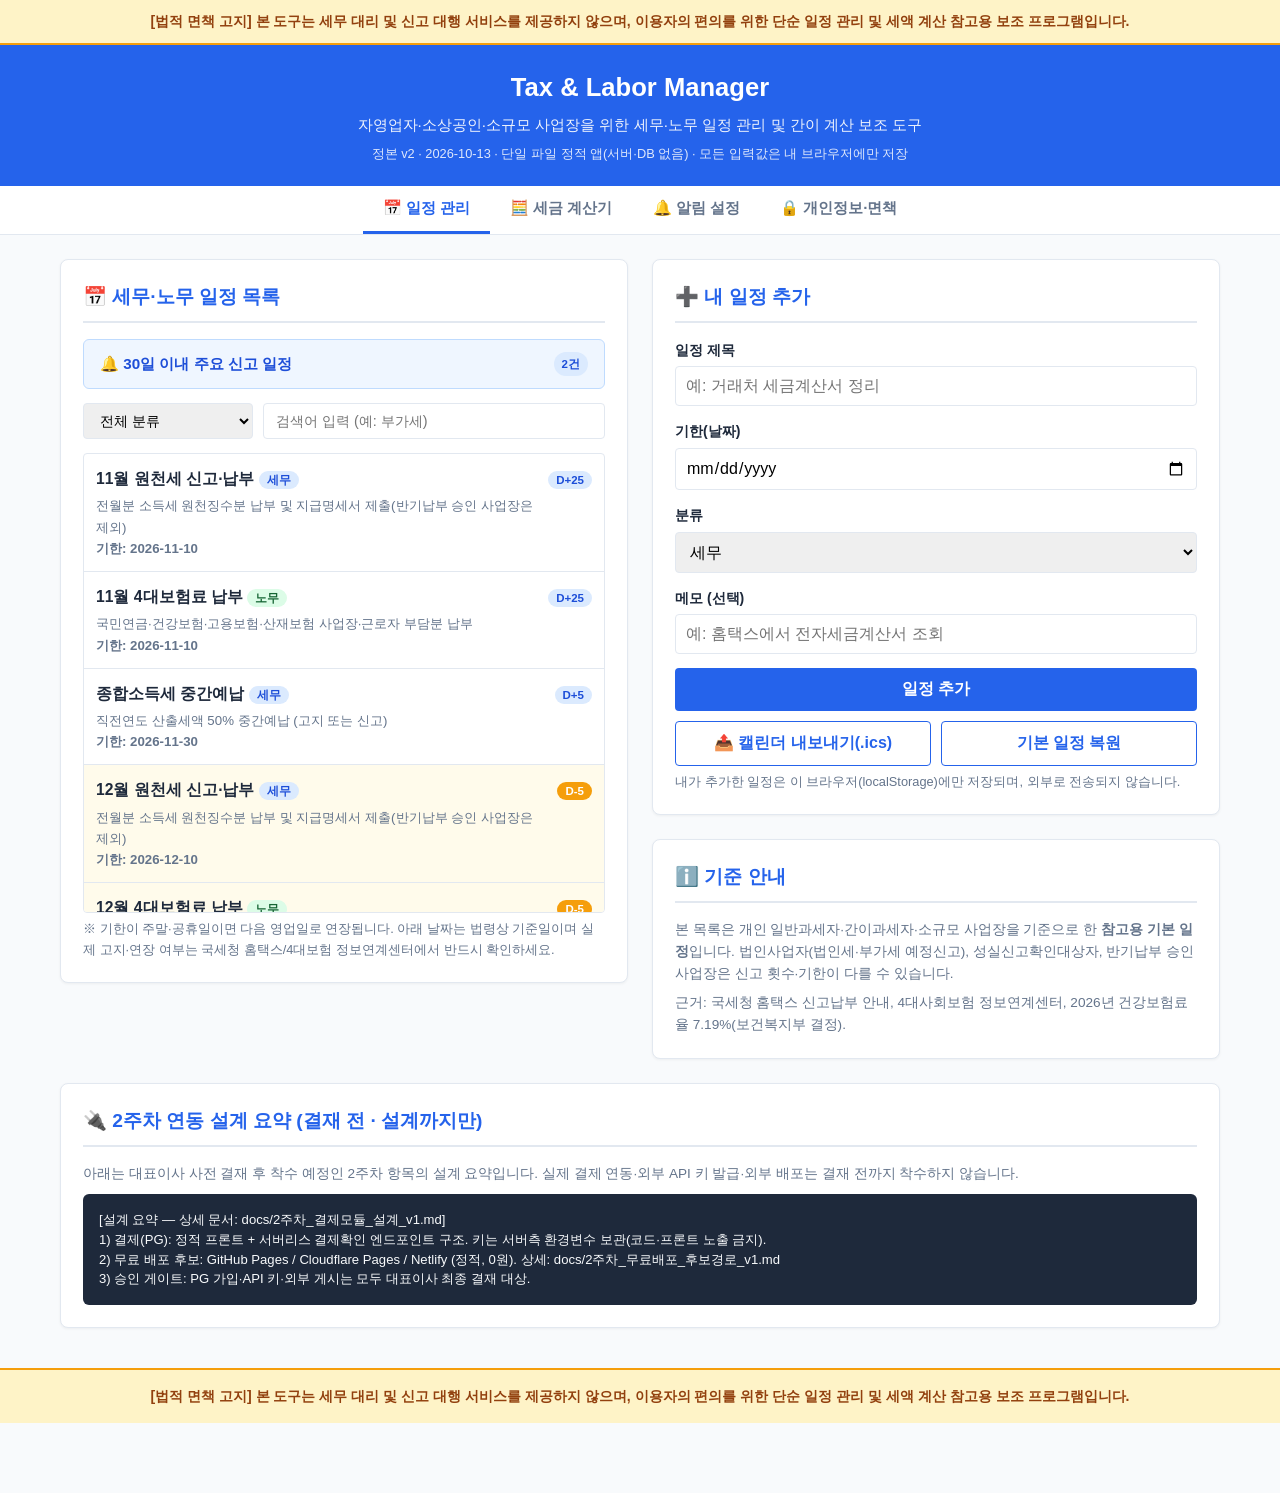
==== index.html @ 82e9abb1 "feat: 1주차 세무 일정 DB + 세금 계산기 + 알림 기능 + 2주차 결제 모듈 설계 (면책 고지 포함)" ====
<!DOCTYPE html>
<html lang="ko">
<head>
<meta charset="UTF-8">
<meta name="viewport" content="width=device-width, initial-scale=1.0">
<title>Tax &amp; Labor Manager — 세무·노무 일정 및 간이 계산 보조 도구</title>
<!--
  ============================================================================
  Tax & Labor Manager (세무·노무 일정 관리 + 세금 간이 계산 보조 도구)
  - 10조 스튜디오 · automation · 정본 v2 (2026-10-13 확장판)
  - 단일 파일 정적 웹 앱(HTML/CSS/JS, 외부 라이브러리 0). 서버·DB 없음.
  - 개인정보: 모든 입력값은 브라우저 localStorage에만 저장되며 외부 전송 없음.
  - 법적 성격: 세무 대리·신고 대행이 아닌 '단순 일정 관리 및 세액 계산 참고용 보조'.
  - 근거(2026 요율): 보건복지부 2026년 건강보험료율 7.19% 결정 보도자료,
    국민연금 9.5%(연금개혁), 고용보험 실업급여 1.8%, 장기요양 건보료의 12.95%.
    4대보험 정보연계센터·국세청 홈택스 공시 기준. 요율은 매년 변동될 수 있음.
  ============================================================================
-->
<style>
  :root{
    --primary:#2563eb; --primary-dark:#1d4ed8; --bg:#f8fafc; --card:#ffffff;
    --text:#1e293b; --muted:#64748b; --border:#e2e8f0;
    --warn-bg:#fef3c7; --warn-border:#f59e0b; --warn-text:#92400e;
    --danger:#dc2626; --ok:#059669;
  }
  *{box-sizing:border-box;margin:0;padding:0;font-family:'Malgun Gothic','Apple SD Gothic Neo',sans-serif;}
  body{background:var(--bg);color:var(--text);line-height:1.6;padding-bottom:70px;}

  /* ── 법적 면책 고지 (상단·하단 영구 고정) ───────────────────────────── */
  .disclaimer-banner{background:var(--warn-bg);border-bottom:2px solid var(--warn-border);
    color:var(--warn-text);padding:10px 20px;font-size:.88rem;text-align:center;font-weight:bold;
    position:sticky;top:0;z-index:1000;}
  .disclaimer-footer{background:var(--warn-bg);border-top:2px solid var(--warn-border);
    color:var(--warn-text);padding:15px 20px;font-size:.88rem;text-align:center;font-weight:bold;margin-top:40px;}
  .disclaimer-inline{background:#fffbeb;border:1px solid var(--warn-border);border-left:4px solid var(--warn-border);
    color:var(--warn-text);padding:10px 12px;border-radius:6px;font-size:.82rem;margin-top:10px;line-height:1.5;}

  header{background:var(--primary);color:#fff;padding:22px 20px;text-align:center;}
  header h1{font-size:1.6rem;margin-bottom:6px;}
  header p{font-size:.95rem;opacity:.92;}

  .tabs{display:flex;justify-content:center;gap:0;background:#fff;border-bottom:1px solid var(--border);
    position:sticky;top:44px;z-index:900;flex-wrap:wrap;}
  .tab{padding:12px 20px;cursor:pointer;border:none;background:none;font-size:.95rem;font-weight:bold;
    color:var(--muted);border-bottom:3px solid transparent;}
  .tab.active{color:var(--primary);border-bottom-color:var(--primary);}
  .panel{display:none;}
  .panel.active{display:block;}

  .container{max-width:1200px;margin:24px auto;padding:0 20px;}
  .grid2{display:grid;grid-template-columns:1fr 1fr;gap:24px;}
  @media(max-width:900px){.grid2{grid-template-columns:1fr;}}

  .card{background:var(--card);border:1px solid var(--border);border-radius:8px;padding:22px;
    box-shadow:0 1px 3px rgba(0,0,0,.05);margin-bottom:24px;}
  .card h2{font-size:1.2rem;color:var(--primary);margin-bottom:16px;border-bottom:2px solid var(--border);padding-bottom:8px;}

  .filterbar{display:flex;gap:10px;margin-bottom:14px;flex-wrap:wrap;}
  .filterbar select,.filterbar input{padding:8px 12px;border:1px solid var(--border);border-radius:4px;font-size:.9rem;}
  .filterbar input{flex:1;min-width:140px;}

  .upcoming{background:#eff6ff;border:1px solid #bfdbfe;border-radius:6px;padding:12px 16px;margin-bottom:14px;
    display:flex;align-items:center;justify-content:space-between;font-weight:bold;color:var(--primary-dark);font-size:.95rem;}

  .schedule-list{max-height:460px;overflow-y:auto;border:1px solid var(--border);border-radius:4px;}
  .schedule-item{padding:12px;border-bottom:1px solid var(--border);display:flex;justify-content:space-between;align-items:flex-start;gap:10px;}
  .schedule-item:last-child{border-bottom:none;}
  .schedule-item.urgent{background:#fef2f2;}
  .schedule-item.soon{background:#fffbeb;}
  .schedule-info h4{font-size:.98rem;margin-bottom:4px;}
  .schedule-info p{font-size:.83rem;color:var(--muted);}
  .badge{background:#dbeafe;color:var(--primary-dark);padding:3px 8px;border-radius:12px;font-size:.72rem;font-weight:bold;white-space:nowrap;}
  .badge.dday{background:var(--danger);color:#fff;}
  .badge.soon{background:var(--warn-border);color:#fff;}
  .badge.labor{background:#dcfce7;color:#166534;}
  .delbtn{background:none;border:1px solid var(--border);color:var(--muted);border-radius:4px;cursor:pointer;
    font-size:.75rem;padding:3px 8px;}

  .form-group{margin-bottom:14px;}
  .form-group label{display:block;font-size:.88rem;font-weight:bold;margin-bottom:5px;}
  .form-group input,.form-group select{width:100%;padding:10px;border:1px solid var(--border);border-radius:4px;font-size:1rem;}
  .btn{background:var(--primary);color:#fff;border:none;padding:11px 20px;border-radius:4px;font-size:1rem;
    font-weight:bold;cursor:pointer;width:100%;transition:background .2s;}
  .btn:hover{background:var(--primary-dark);}
  .btn.secondary{background:#fff;color:var(--primary);border:1px solid var(--primary);}
  .btn.warn{background:var(--warn-border);}
  .row{display:flex;gap:10px;flex-wrap:wrap;}
  .row .btn{width:auto;flex:1;min-width:130px;}

  .result-box{background:#f1f5f9;border:1px solid var(--border);border-radius:6px;padding:16px;margin-top:16px;}
  .result-box h3{font-size:1.05rem;margin-bottom:8px;}
  .result-row{display:flex;justify-content:space-between;font-size:.95rem;padding:3px 0;}
  .result-total{font-size:1.15rem;font-weight:bold;color:var(--primary-dark);border-top:1px solid var(--border);
    margin-top:8px;padding-top:8px;}

  pre{background:#1e293b;color:#f8fafc;padding:16px;border-radius:6px;overflow-x:auto;font-size:.82rem;line-height:1.5;}
  table.data{width:100%;border-collapse:collapse;font-size:.88rem;margin-top:8px;}
  table.data th,table.data td{border:1px solid var(--border);padding:7px 10px;text-align:left;}
  table.data th{background:#f1f5f9;}
  .note{font-size:.8rem;color:var(--muted);margin-top:6px;}
  .tag{display:inline-block;background:#eef2ff;color:#3730a3;border-radius:4px;padding:1px 6px;font-size:.75rem;margin-left:4px;}
  .muted{color:var(--muted);font-size:.85rem;}
</style>
</head>
<body>

<!-- 상단 법적 면책 고지 (영구 고정) -->
<div class="disclaimer-banner">
  [법적 면책 고지] 본 도구는 세무 대리 및 신고 대행 서비스를 제공하지 않으며, 이용자의 편의를 위한 단순 일정 관리 및 세액 계산 참고용 보조 프로그램입니다.
</div>

<header>
  <h1>Tax &amp; Labor Manager</h1>
  <p>자영업자·소상공인·소규모 사업장을 위한 세무·노무 일정 관리 및 간이 계산 보조 도구</p>
  <p style="font-size:.8rem;opacity:.85;margin-top:6px;">정본 v2 · 2026-10-13 · 단일 파일 정적 앱(서버·DB 없음) · 모든 입력값은 내 브라우저에만 저장</p>
</header>

<div class="tabs">
  <button class="tab active" onclick="showPanel('panel-schedule',this)">📅 일정 관리</button>
  <button class="tab" onclick="showPanel('panel-calc',this)">🧮 세금 계산기</button>
  <button class="tab" onclick="showPanel('panel-alert',this)">🔔 알림 설정</button>
  <button class="tab" onclick="showPanel('panel-privacy',this)">🔒 개인정보·면책</button>
</div>

<div class="container">

<!-- ══════════════ 일정 관리 ══════════════ -->
<div id="panel-schedule" class="panel active">
  <div class="grid2">
    <div>
      <div class="card">
        <h2>📅 세무·노무 일정 목록</h2>
        <div class="upcoming">
          <span>🔔 30일 이내 주요 신고 일정</span>
          <span id="upcoming-count" class="badge">0건</span>
        </div>
        <div class="filterbar">
          <select id="filter-category" onchange="renderSchedules()">
            <option value="ALL">전체 분류</option>
            <option value="세무">세무 (국세·지방세)</option>
            <option value="노무">노무 (4대보험·급여)</option>
            <option value="신고안내">신고·환급 안내</option>
            <option value="내일정">내가 추가한 일정</option>
          </select>
          <input type="text" id="search-keyword" placeholder="검색어 입력 (예: 부가세)" oninput="renderSchedules()">
        </div>
        <div class="schedule-list" id="schedule-container"></div>
        <div class="note">※ 기한이 주말·공휴일이면 다음 영업일로 연장됩니다. 아래 날짜는 법령상 기준일이며 실제 고지·연장 여부는 국세청 홈택스/4대보험 정보연계센터에서 반드시 확인하세요.</div>
      </div>
    </div>

    <div>
      <div class="card">
        <h2>➕ 내 일정 추가</h2>
        <div class="form-group">
          <label for="new-title">일정 제목</label>
          <input type="text" id="new-title" placeholder="예: 거래처 세금계산서 정리">
        </div>
        <div class="form-group">
          <label for="new-date">기한(날짜)</label>
          <input type="date" id="new-date">
        </div>
        <div class="form-group">
          <label for="new-category">분류</label>
          <select id="new-category">
            <option value="세무">세무</option>
            <option value="노무">노무</option>
            <option value="내일정">내 일정(기타)</option>
          </select>
        </div>
        <div class="form-group">
          <label for="new-desc">메모 (선택)</label>
          <input type="text" id="new-desc" placeholder="예: 홈택스에서 전자세금계산서 조회">
        </div>
        <button class="btn" onclick="addSchedule()">일정 추가</button>
        <div class="row" style="margin-top:10px;">
          <button class="btn secondary" onclick="exportICS()">📤 캘린더 내보내기(.ics)</button>
          <button class="btn secondary" onclick="resetSchedules()">기본 일정 복원</button>
        </div>
        <div class="note">내가 추가한 일정은 이 브라우저(localStorage)에만 저장되며, 외부로 전송되지 않습니다.</div>
      </div>

      <div class="card">
        <h2>ℹ️ 기준 안내</h2>
        <p class="muted">본 목록은 개인 일반과세자·간이과세자·소규모 사업장을 기준으로 한 <b>참고용 기본 일정</b>입니다. 법인사업자(법인세·부가세 예정신고), 성실신고확인대상자, 반기납부 승인 사업장은 신고 횟수·기한이 다를 수 있습니다.</p>
        <p class="muted" style="margin-top:8px;">근거: 국세청 홈택스 신고납부 안내, 4대사회보험 정보연계센터, 2026년 건강보험료율 7.19%(보건복지부 결정).</p>
      </div>
    </div>
  </div>
</div>

<!-- ══════════════ 세금 계산기 ══════════════ -->
<div id="panel-calc" class="panel">
  <div class="grid2">
    <div>
      <div class="card">
        <h2>🧮 간이 계산기</h2>
        <div class="form-group">
          <label for="calc-type">계산 종류</label>
          <select id="calc-type" onchange="toggleCalcType()">
            <option value="vat">부가가치세 (일반과세자)</option>
            <option value="vat-simple">부가가치세 (간이과세자)</option>
            <option value="income">종합소득세 (기본세율)</option>
            <option value="withholding">원천세 (사업소득 3.3% 프리랜서)</option>
            <option value="insurance">4대보험 (근로자 부담분)</option>
          </select>
        </div>

        <div id="f-vat">
          <div class="form-group"><label for="vat-supply">과세표준 공급가액 합계 (원)</label>
            <input type="number" id="vat-supply" value="50000000"></div>
          <div class="form-group"><label for="vat-purchase">공제받을 매입세액 합계 (원)</label>
            <input type="number" id="vat-purchase" value="3000000"></div>
        </div>

        <div id="f-vat-simple" style="display:none;">
          <div class="form-group"><label for="vats-supply">공급대가 합계 (세금 포함 매출, 원)</label>
            <input type="number" id="vats-supply" value="40000000"></div>
          <div class="form-group"><label for="vats-rate">업종별 부가가치율 (%)</label>
            <select id="vats-rate">
              <option value="15">소매·음식점 등 (15%)</option>
              <option value="20">제조·숙박 등 (20%)</option>
              <option value="25">건설·운수 등 (25%)</option>
              <option value="30" selected>부동산임대·기타 (30%)</option>
            </select></div>
          <div class="note">간이과세자 세액 = 공급대가 × 업종별 부가가치율 × 10%</div>
        </div>

        <div id="f-income" style="display:none;">
          <div class="form-group"><label for="income-annual">연간 총수입금액 (매출, 원)</label>
            <input type="number" id="income-annual" value="80000000"></div>
          <div class="form-group"><label for="income-expense">연간 필요경비 (원)</label>
            <input type="number" id="income-expense" value="50000000"></div>
          <div class="form-group"><label for="income-deduct">소득공제 합계 — 본인·부양가족·연금 등 (원)</label>
            <input type="number" id="income-deduct" value="1500000"></div>
        </div>

        <div id="f-withholding" style="display:none;">
          <div class="form-group"><label for="wh-amount">지급액 (세전, 원)</label>
            <input type="number" id="wh-amount" value="3000000"></div>
          <div class="note">사업소득 3.3% = 소득세 3% + 지방소득세 0.3% (원천징수 후 다음 해 5월 종합소득세 신고 시 정산)</div>
        </div>

        <div id="f-insurance" style="display:none;">
          <div class="form-group"><label for="ins-month">월 보수(세전 급여, 원)</label>
            <input type="number" id="ins-month" value="3000000"></div>
          <div class="note">2026년 근로자 부담: 국민연금 4.75% · 건강보험 3.595% · 장기요양 건보료×12.95% · 고용보험(실업급여) 0.9%. 산재보험은 전액 사업주 부담.</div>
        </div>

        <button class="btn" onclick="calculate()">간이 추정 실행</button>
      </div>
    </div>

    <div>
      <div class="card">
        <h2>📊 추정 결과</h2>
        <div class="result-box" id="calc-result">
          <p class="muted">계산 종류와 금액을 선택한 뒤 [간이 추정 실행]을 누르세요.</p>
        </div>
      </div>
      <div class="card">
        <h2>📌 2026년 요율 참고표</h2>
        <table class="data">
          <tr><th>항목</th><th>전체</th><th>근로자 부담</th></tr>
          <tr><td>국민연금</td><td>9.5%</td><td>4.75%</td></tr>
          <tr><td>건강보험</td><td>7.19%</td><td>3.595%</td></tr>
          <tr><td>장기요양보험</td><td>건보료의 12.95%</td><td>절반</td></tr>
          <tr><td>고용보험(실업급여)</td><td>1.8%</td><td>0.9%</td></tr>
          <tr><td>산재보험</td><td>업종별(평균 약 1.4%)</td><td>0(사업주 전액)</td></tr>
        </table>
        <div class="note">출처: 보건복지부 2026 건강보험료율 결정(7.19%), 4대보험 정보연계센터·근로복지공단 공시. 요율·기준소득월액 상·하한(2026년 41만~659만 원)은 매년 변동될 수 있으므로 실제 급여명세서·공단 조회값을 최종 기준으로 삼으세요.</div>
      </div>
    </div>
  </div>
</div>

<!-- ══════════════ 알림 설정 ══════════════ -->
<div id="panel-alert" class="panel">
  <div class="grid2">
    <div>
      <div class="card">
        <h2>🔔 브라우저 알림</h2>
        <p class="muted">신고 기한이 다가오면 브라우저 알림으로 알려드립니다. (이 탭이 열려 있는 동안 동작합니다.)</p>
        <div class="form-group" style="margin-top:14px;">
          <label for="alert-days">며칠 전에 알릴까요?</label>
          <select id="alert-days" onchange="saveAlertPref()">
            <option value="1">1일 전</option>
            <option value="3" selected>3일 전</option>
            <option value="7">7일 전</option>
            <option value="14">14일 전</option>
          </select>
        </div>
        <div class="row">
          <button class="btn" onclick="requestNotify()">알림 권한 요청</button>
          <button class="btn secondary" onclick="testNotify()">테스트 알림</button>
        </div>
        <div class="result-box" id="alert-status"><p class="muted">현재 알림 권한: 확인 전</p></div>
      </div>
    </div>
    <div>
      <div class="card">
        <h2>📋 알림 대상 미리보기</h2>
        <div class="schedule-list" id="alert-preview" style="max-height:360px;"></div>
        <div class="note">정적 웹 앱 특성상 앱이 닫혀 있을 때는 알림이 오지 않습니다. 상시 알림이 필요하면 아래 캘린더 내보내기(.ics)로 휴대폰 기본 캘린더에 등록하는 방법을 권장합니다.</div>
        <button class="btn secondary" style="margin-top:10px;" onclick="exportICS()">📤 캘린더 내보내기(.ics)</button>
      </div>
    </div>
  </div>
</div>

<!-- ══════════════ 개인정보·면책 ══════════════ -->
<div id="panel-privacy" class="panel">
  <div class="card">
    <h2>🔒 개인정보 처리 및 법적 성격 안내</h2>
    <p style="margin-bottom:10px;"><b>1. 수집하는 개인정보: 없음.</b> 본 도구는 회원가입·로그인이 없으며, 사업자등록번호·주민등록번호 등 민감정보를 수집·전송하지 않습니다. 사용자가 입력한 일정·금액은 오직 사용자의 브라우저 저장소(localStorage)에만 남고 외부 서버로 전송되지 않습니다.</p>
    <p style="margin-bottom:10px;"><b>2. 법적 성격.</b> 본 도구는 세무 대리 및 신고 대행 서비스를 제공하지 않으며, 이용자의 편의를 위한 단순 일정 관리 및 세액 계산 참고용 보조 프로그램입니다. 세무사법 제2조에 따른 세무 대리(기장·신고 대행·세무 자문)에 해당하지 않습니다.</p>
    <p style="margin-bottom:10px;"><b>3. 계산 결과의 한계.</b> 모든 계산은 공개된 세율·요율을 적용한 단순 추정치이며, 소득공제·세액공제·가산세·감면·정산을 모두 반영하지 않습니다. 실제 신고 세액과 다를 수 있습니다.</p>
    <p style="margin-bottom:10px;"><b>4. 최종 확인 의무.</b> 실제 신고·납부 금액과 기한은 국세청 홈택스(126), 4대사회보험 정보연계센터, 세무대리인(세무사)을 통해 반드시 확인하시기 바랍니다.</p>
    <p><b>5. 근거 자료.</b> 일정: 국세청 홈택스 신고·납부 안내. 요율: 2026년 국민연금 9.5%·건강보험 7.19%·장기요양 건보료의 12.95%·고용보험(실업급여) 1.8%(보건복지부·근로복지공단 공시).</p>
    <div class="disclaimer-inline">
      [법적 면책 고지] 본 도구는 세무 대리 및 신고 대행 서비스를 제공하지 않으며, 이용자의 편의를 위한 단순 일정 관리 및 세액 계산 참고용 보조 프로그램입니다.
    </div>
  </div>
</div>

  <!-- 2주차 연동 설계 (요약) -->
  <div class="card">
    <h2>🔌 2주차 연동 설계 요약 (결재 전 · 설계까지만)</h2>
    <p class="muted" style="margin-bottom:10px;">아래는 대표이사 사전 결재 후 착수 예정인 2주차 항목의 설계 요약입니다. 실제 결제 연동·외부 API 키 발급·외부 배포는 결재 전까지 착수하지 않습니다.</p>
    <pre><code>[설계 요약 — 상세 문서: docs/2주차_결제모듈_설계_v1.md]
1) 결제(PG): 정적 프론트 + 서버리스 결제확인 엔드포인트 구조. 키는 서버측 환경변수 보관(코드·프론트 노출 금지).
2) 무료 배포 후보: GitHub Pages / Cloudflare Pages / Netlify (정적, 0원). 상세: docs/2주차_무료배포_후보경로_v1.md
3) 승인 게이트: PG 가입·API 키·외부 게시는 모두 대표이사 최종 결재 대상.</code></pre>
  </div>

</div><!-- /container -->

<!-- 하단 법적 면책 고지 (영구 고정) -->
<div class="disclaimer-footer">
  [법적 면책 고지] 본 도구는 세무 대리 및 신고 대행 서비스를 제공하지 않으며, 이용자의 편의를 위한 단순 일정 관리 및 세액 계산 참고용 보조 프로그램입니다.
</div>

<script>
/* ─────────────────────────────────────────────────────────────────────────
   데이터: 정기 일정 생성 + 연간 고정 일정 + 사용자 일정
   ───────────────────────────────────────────────────────────────────────── */
const DISCLAIMER = "본 도구는 세무 대리 및 신고 대행 서비스를 제공하지 않으며, 이용자의 편의를 위한 단순 일정 관리 및 세액 계산 참고용 보조 프로그램입니다.";

function fmt(n){ return Math.round(n).toLocaleString('ko-KR'); }
function yearOf(){ return new Date().getFullYear(); }

// 연간 고정 일정 (매년 반복, 기준일)
function annualEvents(y){
  return [
    { id:`a${y}-vats1`, title:"부가가치세 1기 예정신고·납부", date:`${y}-04-25`, category:"세무", desc:"법인 기준 1~3월 실적 예정신고 (개인 일반과세자는 예정고지 납부)" },
    { id:`a${y}-resident`, title:"종합소득세 확정신고·납부", date:`${y}-05-31`, category:"세무", desc:`${y-1}년 귀속 종합소득세 확정신고 (성실신고확인대상자는 6월 30일)` },
    { id:`a${y}-vat1`, title:"부가가치세 1기 확정신고·납부", date:`${y}-07-25`, category:"세무", desc:"1월 1일~6월 30일 과세기간 확정신고(개인·법인)" },
    { id:`a${y}-vat2b`, title:"부가가치세 2기 예정신고·납부", date:`${y}-10-25`, category:"세무", desc:"7월 1일~9월 30일 실적 예정신고" },
    { id:`a${y}-mid`, title:"종합소득세 중간예납", date:`${y}-11-30`, category:"세무", desc:"직전연도 산출세액 50% 중간예납 (고지 또는 신고)" }
  ];
}

// 매월 정기 일정 (원천세·4대보험: 매월 10일)
function monthlyEvents(y){
  const out=[];
  for(let m=1;m<=12;m++){
    const mm=String(m).padStart(2,'0');
    out.push({ id:`m${y}${mm}-wh`, title:`${m}월 원천세 신고·납부`, date:`${y}-${mm}-10`, category:"세무", desc:"전월분 소득세 원천징수분 납부 및 지급명세서 제출(반기납부 승인 사업장은 제외)" });
    out.push({ id:`m${y}${mm}-ins`, title:`${m}월 4대보험료 납부`, date:`${y}-${mm}-10`, category:"노무", desc:"국민연금·건강보험·고용보험·산재보험 사업장·근로자 부담분 납부" });
  }
  return out;
}

function buildDefault(){
  const y=yearOf();
  let list=[];
  list=list.concat(annualEvents(y));
  list=list.concat(monthlyEvents(y));
  // 다음 연도 2기 확정(1월) 안내
  list.push({ id:`a${y+1}-vat2f`, title:`부가가치세 2기 확정신고 안내(${y+1}년 1월)`, date:`${y+1}-01-25`, category:"신고안내", desc:`${y}년 7월~12월 과세기간 확정신고 예정 (주말이면 연장)` });
  list.push({ id:`a${y}-bonus`, title:"근로·자녀장려금 신청 안내", date:`${y}-05-01`, category:"신고안내", desc:"5월 1일~31일 홈택스 신청 (대상자 자동 안내)" });
  list.push({ id:`a${y}-report`, title:"사업장 현황신고(부동산임대업 등)", date:`${y}-02-10`, category:"세무", desc:"해당 업종 사업장 현황신고 기한" });
  return list;
}

const LS_KEY='tlm_schedules_v2';
let userSchedules = JSON.parse(localStorage.getItem(LS_KEY) || '[]');
let schedules = buildDefault();

function allSchedules(){ return schedules.concat(userSchedules); }

/* ─────────────────────────────────────────────────────────────────────────
   렌더링
   ───────────────────────────────────────────────────────────────────────── */
function daysUntil(dateStr){
  const today=new Date(); today.setHours(0,0,0,0);
  const d=new Date(dateStr+"T00:00:00");
  return Math.round((d-today)/86400000);
}

function renderSchedules(){
  const cat=document.getElementById('filter-category').value;
  const kw=(document.getElementById('search-keyword').value||'').toLowerCase();
  const container=document.getElementById('schedule-container');
  if(!container) return;

  let data=allSchedules().filter(it=>{
    const mCat = (cat==='ALL') || (cat==='내일정' ? it.category==='내일정' : it.category===cat);
    const text=(it.title+' '+it.desc).toLowerCase();
    return mCat && text.includes(kw);
  }).filter(it=>daysUntil(it.date) >= -30); // 지난 30일 지난 건 제외
  data.sort((a,b)=> a.date.localeCompare(b.date));

  container.innerHTML='';
  let upcoming=0;
  data.forEach(it=>{
    const dd=daysUntil(it.date);
    if(dd>=0 && dd<=30) upcoming++;
    const cls = dd<0 ? '' : (dd<=3 ? 'urgent' : (dd<=7 ? 'soon' : ''));
    const badgeCls = dd<0 ? 'badge' : (dd<=3 ? 'badge dday' : (dd<=7 ? 'badge soon' : 'badge'));
    const ddayText = dd<0 ? `D+${Math.abs(dd)}` : (dd===0 ? 'D-DAY' : `D-${dd}`);
    const catBadge = it.category==='노무' ? 'badge labor' : 'badge';
    const div=document.createElement('div');
    div.className='schedule-item '+cls;
    div.innerHTML=`
      <div class="schedule-info">
        <h4>${it.title} <span class="${catBadge}">${it.category}</span></h4>
        <p>${it.desc} <br><strong>기한: ${it.date}</strong></p>
      </div>
      <div style="text-align:right;white-space:nowrap;">
        <span class="${badgeCls}">${ddayText}</span>
        ${it.user?`<br><button class="delbtn" onclick="delSchedule('${it.id}')">삭제</button>`:''}
      </div>`;
    container.appendChild(div);
  });
  document.getElementById('upcoming-count').innerText=upcoming+'건';
  renderAlertPreview();
}

function addSchedule(){
  const title=document.getElementById('new-title').value.trim();
  const date=document.getElementById('new-date').value;
  const category=document.getElementById('new-category').value;
  const desc=document.getElementById('new-desc').value.trim() || '내가 추가한 일정';
  if(!title || !date){ alert('제목과 날짜를 입력하세요.'); return; }
  userSchedules.push({ id:'u'+Date.now(), title, date, category, desc, user:true });
  localStorage.setItem(LS_KEY, JSON.stringify(userSchedules));
  document.getElementById('new-title').value='';
  document.getElementById('new-date').value='';
  document.getElementById('new-desc').value='';
  renderSchedules();
  alert('일정이 추가되었습니다.');
}

function delSchedule(id){
  userSchedules=userSchedules.filter(x=>x.id!==id);
  localStorage.setItem(LS_KEY, JSON.stringify(userSchedules));
  renderSchedules();
}

function resetSchedules(){
  if(!confirm('추가한 일정이 모두 삭제되고 기본 일정으로 복원됩니다. 계속할까요?')) return;
  userSchedules=[];
  localStorage.setItem(LS_KEY, JSON.stringify(userSchedules));
  renderSchedules();
}

/* ─────────────────────────────────────────────────────────────────────────
   탭 전환
   ───────────────────────────────────────────────────────────────────────── */
function showPanel(id, btn){
  document.querySelectorAll('.panel').forEach(p=>p.classList.remove('active'));
  document.getElementById(id).classList.add('active');
  document.querySelectorAll('.tab').forEach(t=>t.classList.remove('active'));
  if(btn) btn.classList.add('active');
}

/* ─────────────────────────────────────────────────────────────────────────
   세금 계산기
   ───────────────────────────────────────────────────────────────────────── */
function toggleCalcType(){
  const t=document.getElementById('calc-type').value;
  const map={ 'vat':'f-vat','vat-simple':'f-vat-simple','income':'f-income','withholding':'f-withholding','insurance':'f-insurance' };
  Object.values(map).forEach(id=>document.getElementById(id).style.display='none');
  document.getElementById(map[t]).style.display='block';
}

function disclaimerHtml(){
  return `<div class="disclaimer-inline">[법적 면책 고지] ${DISCLAIMER}</div>`;
}

// 종합소득세 기본세율(2023~ 적용, 8구간) 누진공제 방식
function incomeTaxByBracket(base){
  const brackets=[
    {lim:14000000, rate:0.06, ded:0},
    {lim:50000000, rate:0.15, ded:1260000},
    {lim:88000000, rate:0.24, ded:5760000},
    {lim:150000000, rate:0.35, ded:15440000},
    {lim:300000000, rate:0.38, ded:19940000},
    {lim:500000000, rate:0.40, ded:25940000},
    {lim:1000000000, rate:0.42, ded:35940000},
    {lim:Infinity, rate:0.45, ded:65940000}
  ];
  for(const b of brackets){
    if(base<=b.lim){ return {tax: Math.max(0, base*b.rate - b.ded), rate:b.rate}; }
  }
}

function calculate(){
  const type=document.getElementById('calc-type').value;
  const box=document.getElementById('calc-result');
  let html='';

  if(type==='vat'){
    const supply=parseFloat(document.getElementById('vat-supply').value)||0;
    const purchase=parseFloat(document.getElementById('vat-purchase').value)||0;
    const output=supply*0.1;
    const estimated=Math.max(0, output-purchase);
    html=`<h3>부가가치세 간이 추정 (일반과세자)</h3>
      <div class="result-row"><span>매출세액 (공급가액×10%)</span><span>${fmt(output)} 원</span></div>
      <div class="result-row"><span>공제 매입세액</span><span>${fmt(purchase)} 원</span></div>
      <div class="result-row result-total"><span>납부 예상액</span><span>${fmt(estimated)} 원</span></div>
      <p class="note">※ 신고 시 가산세·경감·조기환급 등에 따라 달라질 수 있습니다.</p>${disclaimerHtml()}`;
  }
  else if(type==='vat-simple'){
    const supply=parseFloat(document.getElementById('vats-supply').value)||0;
    const rate=parseFloat(document.getElementById('vats-rate').value)/100;
    const base=supply*rate;             // 부가가치(과세표준)
    const estimated=base*0.1;           // 납부세액
    html=`<h3>부가가치세 간이 추정 (간이과세자)</h3>
      <div class="result-row"><span>공급대가</span><span>${fmt(supply)} 원</span></div>
      <div class="result-row"><span>업종별 부가가치율</span><span>${(rate*100).toFixed(0)}%</span></div>
      <div class="result-row"><span>과세표준(부가가치)</span><span>${fmt(base)} 원</span></div>
      <div class="result-row result-total"><span>납부 예상액 (×10%)</span><span>${fmt(estimated)} 원</span></div>
      <p class="note">※ 세금계산서 발급분·매입세액 공제 등에 따라 달라질 수 있습니다.</p>${disclaimerHtml()}`;
  }
  else if(type==='income'){
    const income=parseFloat(document.getElementById('income-annual').value)||0;
    const expense=parseFloat(document.getElementById('income-expense').value)||0;
    const deduct=parseFloat(document.getElementById('income-deduct').value)||0;
    const net=Math.max(0, income-expense);          // 종합소득금액
    const base=Math.max(0, net-deduct);             // 과세표준
    const r=incomeTaxByBracket(base);
    const local=r.tax*0.1;                          // 지방소득세 10%
    const total=r.tax+local;
    html=`<h3>종합소득세 간이 추정</h3>
      <div class="result-row"><span>종합소득금액 (수입−필요경비)</span><span>${fmt(net)} 원</span></div>
      <div class="result-row"><span>과세표준 (소득금액−소득공제)</span><span>${fmt(base)} 원</span></div>
      <div class="result-row"><span>적용 기본세율</span><span>${(r.rate*100).toFixed(0)}%</span></div>
      <div class="result-row"><span>산출세액(국세)</span><span>${fmt(r.tax)} 원</span></div>
      <div class="result-row"><span>지방소득세(10%)</span><span>${fmt(local)} 원</span></div>
      <div class="result-row result-total"><span>합계 예상</span><span>${fmt(total)} 원</span></div>
      <p class="note">※ 세액공제·감면·기납부세액(중간예납·원천징수) 정산 전 추정치입니다.</p>${disclaimerHtml()}`;
  }
  else if(type==='withholding'){
    const amt=parseFloat(document.getElementById('wh-amount').value)||0;
    const income=amt*0.03, local=amt*0.003, net=amt-income-local;
    html=`<h3>원천세 간이 추정 (사업소득 3.3%)</h3>
      <div class="result-row"><span>지급액</span><span>${fmt(amt)} 원</span></div>
      <div class="result-row"><span>소득세 3%</span><span>${fmt(income)} 원</span></div>
      <div class="result-row"><span>지방소득세 0.3%</span><span>${fmt(local)} 원</span></div>
      <div class="result-row result-total"><span>실지급액</span><span>${fmt(net)} 원</span></div>
      <p class="note">※ 근로소득은 간이세액표 적용으로 계산 방식이 다릅니다.</p>${disclaimerHtml()}`;
  }
  else if(type==='insurance'){
    const m=parseFloat(document.getElementById('ins-month').value)||0;
    const pension=m*0.0475;
    const health=m*0.03595;
    const ltc=health*0.1295;
    const emp=m*0.009;
    const total=pension+health+ltc+emp;
    html=`<h3>4대보험 근로자 부담분 간이 추정 (2026)</h3>
      <div class="result-row"><span>국민연금 (4.75%)</span><span>${fmt(pension)} 원</span></div>
      <div class="result-row"><span>건강보험 (3.595%)</span><span>${fmt(health)} 원</span></div>
      <div class="result-row"><span>장기요양 (건보료×12.95%)</span><span>${fmt(ltc)} 원</span></div>
      <div class="result-row"><span>고용보험 실업급여 (0.9%)</span><span>${fmt(emp)} 원</span></div>
      <div class="result-row result-total"><span>근로자 부담 합계</span><span>${fmt(total)} 원</span></div>
      <p class="note">※ 산재보험은 전액 사업주 부담. 국민연금 기준소득월액 상·하한(2026년 41만~659만 원) 및 보수월액 정산에 따라 달라질 수 있습니다. 사업주 부담분은 위 금액과 동일 금액(국민연금·건강보험·장기요양·고용보험 실업급여)에 고용안정·직업능력개발(0.25~0.85%)·산재(업종별)가 가산됩니다.</p>${disclaimerHtml()}`;
  }
  box.innerHTML=html;
}

/* ─────────────────────────────────────────────────────────────────────────
   알림
   ───────────────────────────────────────────────────────────────────────── */
function saveAlertPref(){ localStorage.setItem('tlm_alert_days', document.getElementById('alert-days').value); }

function loadAlertPref(){
  const v=localStorage.getItem('tlm_alert_days');
  if(v) document.getElementById('alert-days').value=v;
}

function renderAlertPreview(){
  const sel=document.getElementById('alert-preview'); if(!sel) return;
  const days=parseInt(document.getElementById('alert-days').value||'3');
  const list=allSchedules()
    .map(it=>({...it, dd:daysUntil(it.date)}))
    .filter(it=>it.dd>=0 && it.dd<=Math.max(days,14))
    .sort((a,b)=>a.dd-b.dd);
  sel.innerHTML = list.length ? '' : '<div style="padding:12px;color:#64748b;">해당 기간에 임박한 일정이 없습니다.</div>';
  list.forEach(it=>{
    const div=document.createElement('div');
    div.className='schedule-item';
    div.innerHTML=`<div class="schedule-info"><h4>${it.title}</h4><p>기한: ${it.date}</p></div>
      <span class="badge ${it.dd<=parseInt(days)?'dday':''}">D-${it.dd}</span>`;
    sel.appendChild(div);
  });
}

function updateAlertStatus(){
  const el=document.getElementById('alert-status');
  if(!('Notification' in window)){ el.innerHTML='<p>이 브라우저는 알림을 지원하지 않습니다.</p>'; return; }
  const p=Notification.permission;
  const label = p==='granted' ? '허용됨 ✅' : (p==='denied' ? '차단됨 ⛔ (브라우저 설정에서 허용 필요)' : '미설정');
  el.innerHTML=`<p>현재 알림 권한: <b>${label}</b></p>`;
}

function requestNotify(){
  if(!('Notification' in window)){ alert('이 브라우저는 알림을 지원하지 않습니다.'); return; }
  Notification.requestPermission().then(p=>{
    updateAlertStatus();
    alert(p==='granted' ? '알림 권한이 허용되었습니다.' : '알림이 허용되지 않았습니다. 브라우저 주소창 옆 설정에서 허용할 수 있습니다.');
  });
}

function testNotify(){
  if('Notification' in window && Notification.permission==='granted'){
    new Notification('세무·노무 일정 알림 테스트', { body:'이것은 테스트 알림입니다. 실제 알림은 신고 기한이 다가오면 표시됩니다.' });
  } else {
    requestNotify();
  }
}

// 페이지가 열려 있는 동안 주기적으로 임박 일정 점검 (중복 알림 방지)
function checkUpcoming(){
  if(!('Notification' in window) || Notification.permission!=='granted') return;
  const days=parseInt(document.getElementById('alert-days').value||'3');
  const fired=JSON.parse(sessionStorage.getItem('tlm_fired')||'[]');
  allSchedules().forEach(it=>{
    const dd=daysUntil(it.date);
    if(dd>=0 && dd<=days && !fired.includes(it.id)){
      new Notification('신고 기한 임박: '+it.title, { body:`기한 ${it.date} (D-${dd}) — 국세청 홈택스/4대보험 정보연계센터에서 확인하세요.` });
      fired.push(it.id);
    }
  });
  sessionStorage.setItem('tlm_fired', JSON.stringify(fired));
}

/* ─────────────────────────────────────────────────────────────────────────
   캘린더(.ics) 내보내기 — 휴대폰 기본 캘린더 등록용
   ───────────────────────────────────────────────────────────────────────── */
function exportICS(){
  const pad=n=>String(n).padStart(2,'0');
  const stamp=()=>{ const d=new Date(); return `${d.getUTCFullYear()}${pad(d.getUTCMonth()+1)}${pad(d.getUTCDate())}T${pad(d.getUTCHours())}${pad(d.getUTCMinutes())}${pad(d.getUTCSeconds())}Z`; };
  const lines=[
    'BEGIN:VCALENDAR','VERSION:2.0','PRODID:-//10jo Studio//Tax Labor Manager//KO','CALSCALE:GREGORIAN'
  ];
  allSchedules().forEach(it=>{
    const d=it.date.replace(/-/g,'');
    const next=new Date(it.date+"T00:00:00"); next.setDate(next.getDate()+1);
    const dEnd=`${next.getFullYear()}${pad(next.getMonth()+1)}${pad(next.getDate())}`;
    lines.push('BEGIN:VEVENT');
    lines.push(`UID:${it.id}@tax-labor-manager`);
    lines.push(`DTSTAMP:${stamp()}`);
    lines.push(`DTSTART;VALUE=DATE:${d}`);
    lines.push(`DTEND;VALUE=DATE:${dEnd}`);
    lines.push(`SUMMARY:${it.title}`);
    lines.push(`DESCRIPTION:${it.desc} (참고용 보조 도구 알림)`);
    lines.push('BEGIN:VALARM','TRIGGER:-P3D','ACTION:DISPLAY',`DESCRIPTION:${it.title} 3일 전`,'END:VALARM');
    lines.push('END:VEVENT');
  });
  lines.push('END:VCALENDAR');
  const blob=new Blob([lines.join('\r\n')], {type:'text/calendar;charset=utf-8'});
  const url=URL.createObjectURL(blob);
  const a=document.createElement('a');
  a.href=url; a.download='세무노무_일정.ics';
  document.body.appendChild(a); a.click(); document.body.removeChild(a);
  URL.revokeObjectURL(url);
}

/* ─────────────────────────────────────────────────────────────────────────
   초기화
   ───────────────────────────────────────────────────────────────────────── */
window.onload=function(){
  renderSchedules();
  toggleCalcType();
  loadAlertPref();
  updateAlertStatus();
  renderAlertPreview();
  // 5분마다 임박 일정 점검 (페이지가 열려 있는 동안)
  setInterval(checkUpcoming, 5*60*1000);
  checkUpcoming();
};
</script>
</body>
</html>
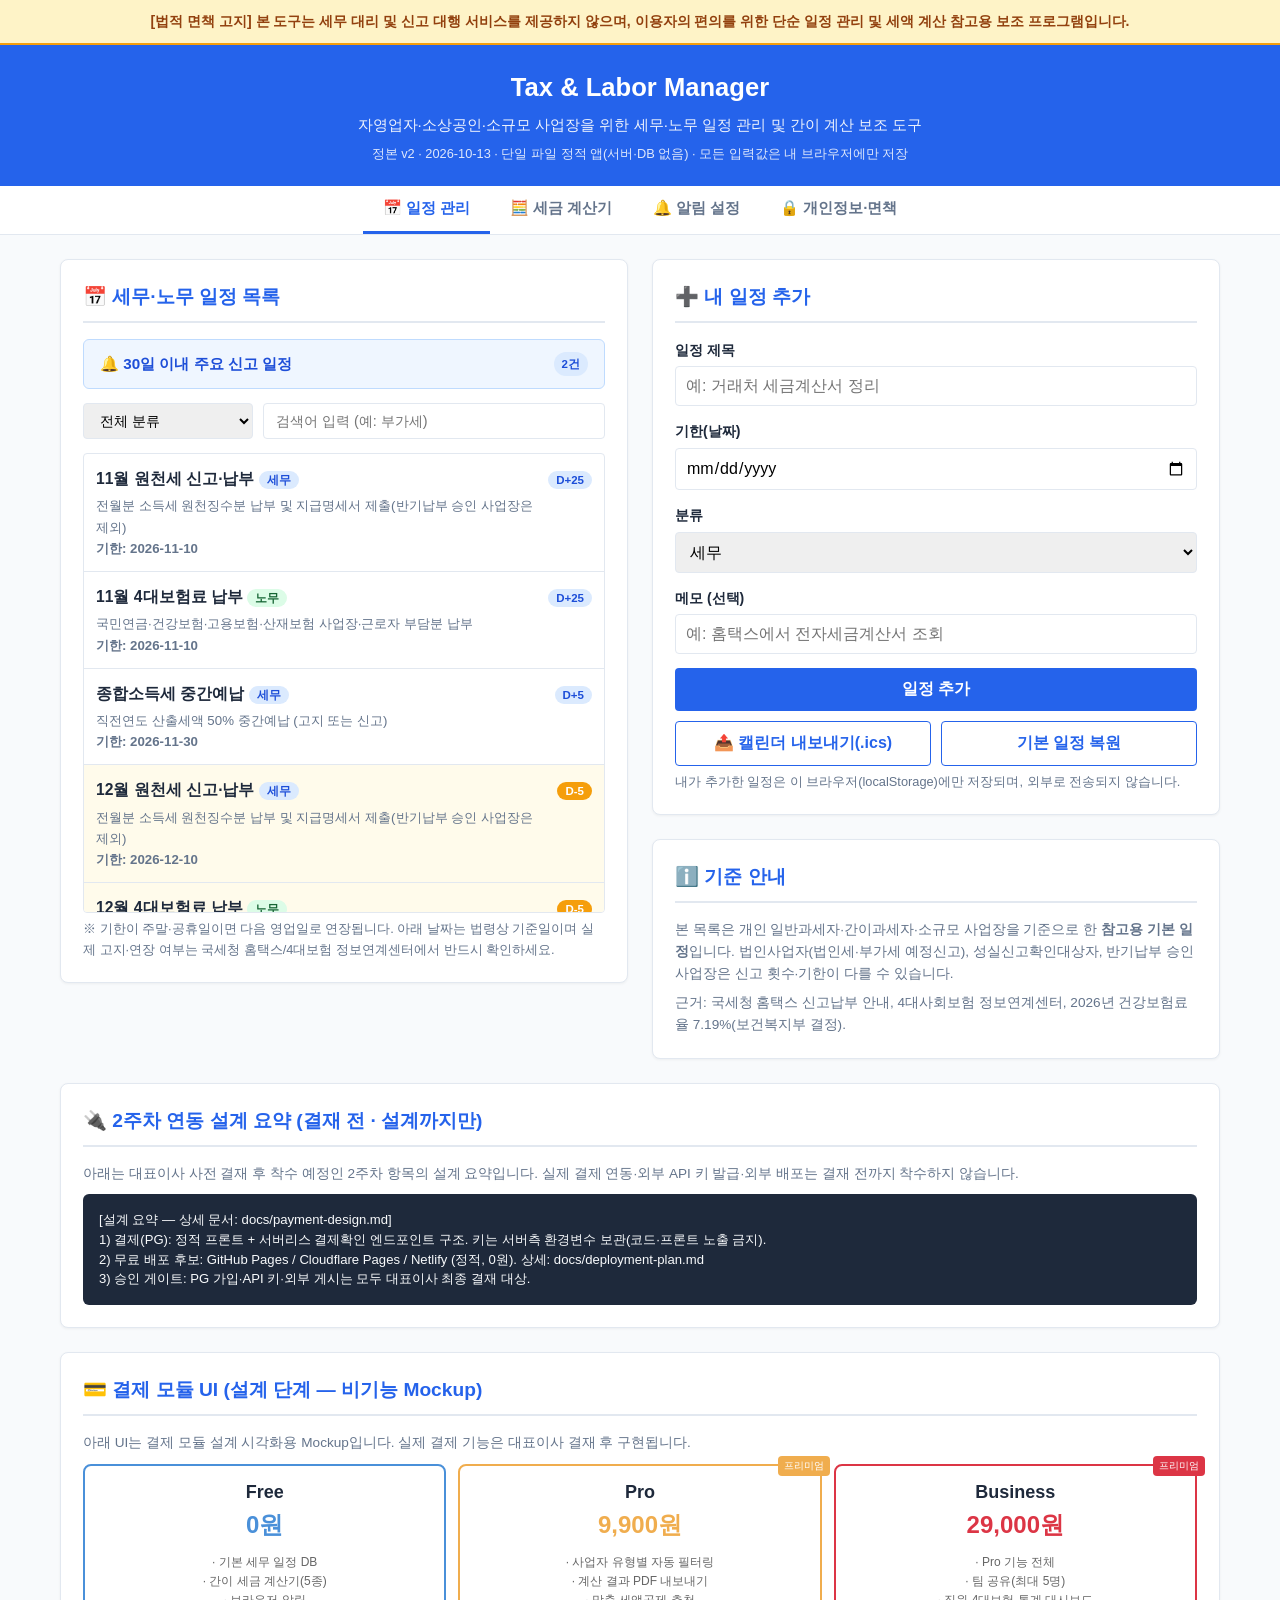
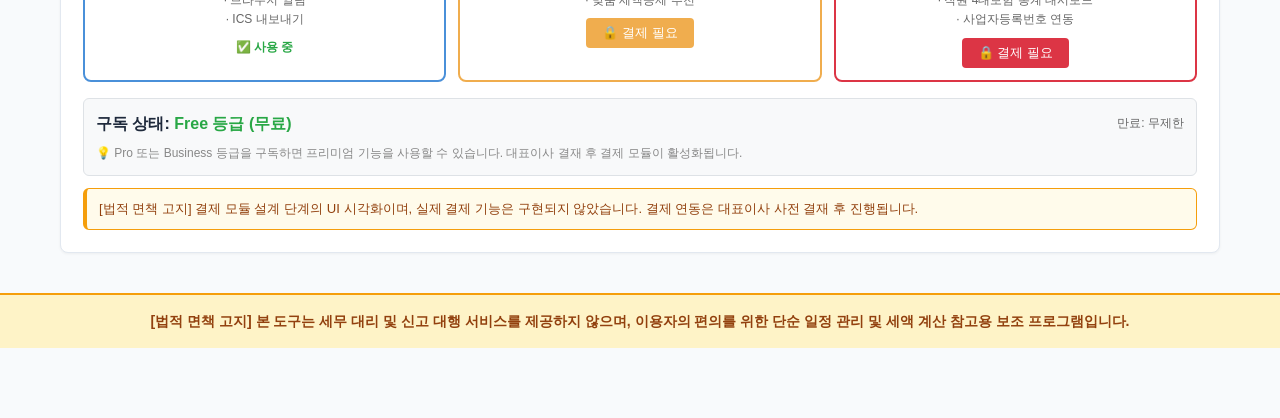
==== commit 1d9f837d: "feat: 2주차 결제 모듈 UI Mockup 추가 (비기능 설계 단계) + docs 참조 경로 수정" ====
--- a/index.html
+++ b/index.html
@@ -327,10 +327,71 @@
   <div class="card">
     <h2>🔌 2주차 연동 설계 요약 (결재 전 · 설계까지만)</h2>
     <p class="muted" style="margin-bottom:10px;">아래는 대표이사 사전 결재 후 착수 예정인 2주차 항목의 설계 요약입니다. 실제 결제 연동·외부 API 키 발급·외부 배포는 결재 전까지 착수하지 않습니다.</p>
-    <pre><code>[설계 요약 — 상세 문서: docs/2주차_결제모듈_설계_v1.md]
+    <pre><code>[설계 요약 — 상세 문서: docs/payment-design.md]
 1) 결제(PG): 정적 프론트 + 서버리스 결제확인 엔드포인트 구조. 키는 서버측 환경변수 보관(코드·프론트 노출 금지).
-2) 무료 배포 후보: GitHub Pages / Cloudflare Pages / Netlify (정적, 0원). 상세: docs/2주차_무료배포_후보경로_v1.md
+2) 무료 배포 후보: GitHub Pages / Cloudflare Pages / Netlify (정적, 0원). 상세: docs/deployment-plan.md
 3) 승인 게이트: PG 가입·API 키·외부 게시는 모두 대표이사 최종 결재 대상.</code></pre>
+  </div>
+
+  <!-- 결제 모듈 UI (비기능 설계 시각화) -->
+  <div class="card">
+    <h2>💳 결제 모듈 UI (설계 단계 — 비기능 Mockup)</h2>
+    <p class="muted" style="margin-bottom:10px;">아래 UI는 결제 모듈 설계 시각화용 Mockup입니다. 실제 결제 기능은 대표이사 결재 후 구현됩니다.</p>
+
+    <!-- 구독 등급 카드 -->
+    <div style="display:flex;gap:12px;margin-bottom:16px;flex-wrap:wrap;">
+      <div style="flex:1;min-width:150px;border:2px solid #4a90d9;border-radius:8px;padding:12px;text-align:center;">
+        <div style="font-weight:bold;font-size:18px;">Free</div>
+        <div style="font-size:24px;font-weight:bold;color:#4a90d9;">0원</div>
+        <div style="font-size:12px;color:#666;margin-top:8px;">· 기본 세무 일정 DB<br>· 간이 세금 계산기(5종)<br>· 브라우저 알림<br>· ICS 내보내기</div>
+        <div style="margin-top:8px;font-size:12px;color:#28a745;font-weight:bold;">✅ 사용 중</div>
+      </div>
+      <div style="flex:1;min-width:150px;border:2px solid #f0ad4e;border-radius:8px;padding:12px;text-align:center;position:relative;">
+        <div style="font-weight:bold;font-size:18px;">Pro</div>
+        <div style="font-size:24px;font-weight:bold;color:#f0ad4e;">9,900원</div>
+        <div style="font-size:12px;color:#666;margin-top:8px;">· 사업자 유형별 자동 필터링<br>· 계산 결과 PDF 내보내기<br>· 맞춤 세액공제 추천</div>
+        <div style="position:absolute;top:-10px;right:-10px;background:#f0ad4e;color:white;font-size:10px;padding:2px 6px;border-radius:4px;">프리미엄</div>
+        <button type="button" onclick="showPaymentLocked('Pro')" style="margin-top:8px;padding:6px 16px;background:#f0ad4e;color:white;border:none;border-radius:4px;cursor:pointer;font-size:13px;">
+          🔒 결제 필요
+        </button>
+      </div>
+      <div style="flex:1;min-width:150px;border:2px solid #dc3545;border-radius:8px;padding:12px;text-align:center;position:relative;">
+        <div style="font-weight:bold;font-size:18px;">Business</div>
+        <div style="font-size:24px;font-weight:bold;color:#dc3545;">29,000원</div>
+        <div style="font-size:12px;color:#666;margin-top:8px;">· Pro 기능 전체<br>· 팀 공유(최대 5명)<br>· 직원 4대보험 통계 대시보드<br>· 사업자등록번호 연동</div>
+        <div style="position:absolute;top:-10px;right:-10px;background:#dc3545;color:white;font-size:10px;padding:2px 6px;border-radius:4px;">프리미엄</div>
+        <button type="button" onclick="showPaymentLocked('Business')" style="margin-top:8px;padding:6px 16px;background:#dc3545;color:white;border:none;border-radius:4px;cursor:pointer;font-size:13px;">
+          🔒 결제 필요
+        </button>
+      </div>
+    </div>
+
+    <!-- 구독 상태 표시 -->
+    <div style="background:#f8f9fa;border:1px solid #dee2e6;border-radius:6px;padding:12px;margin-bottom:12px;">
+      <div style="display:flex;justify-content:space-between;align-items:center;">
+        <div>
+          <strong>구독 상태:</strong> <span style="color:#28a745;font-weight:bold;">Free 등급 (무료)</span>
+        </div>
+        <div style="font-size:12px;color:#666;">만료: 무제한</div>
+      </div>
+      <div style="margin-top:8px;font-size:12px;color:#888;">
+        💡 Pro 또는 Business 등급을 구독하면 프리미엄 기능을 사용할 수 있습니다. 대표이사 결재 후 결제 모듈이 활성화됩니다.
+      </div>
+    </div>
+
+    <!-- 결제 잠금 안내 모달 -->
+    <div id="payment-locked-modal" style="display:none;position:fixed;top:0;left:0;width:100%;height:100%;background:rgba(0,0,0,0.5);z-index:1000;">
+      <div style="background:white;border-radius:8px;max-width:400px;margin:100px auto;padding:24px;text-align:center;">
+        <div style="font-size:48px;margin-bottom:12px;">🔒</div>
+        <h3 style="margin:0 0 12px;">프리미엄 기능</h3>
+        <p style="color:#666;margin-bottom:20px;">결제 모듈은 대표이사 최종 결재 후 활성화됩니다.<br>결재 완료 시 자동으로 기능이 잠금 해제됩니다.</p>
+        <button type="button" onclick="document.getElementById('payment-locked-modal').style.display='none'" style="padding:8px 24px;background:#6c757d;color:white;border:none;border-radius:4px;cursor:pointer;">확인</button>
+      </div>
+    </div>
+
+    <div class="disclaimer-inline">
+      [법적 면책 고지] 결제 모듈 설계 단계의 UI 시각화이며, 실제 결제 기능은 구현되지 않았습니다. 결제 연동은 대표이사 사전 결재 후 진행됩니다.
+    </div>
   </div>
 
 </div><!-- /container -->
@@ -345,6 +406,15 @@
    데이터: 정기 일정 생성 + 연간 고정 일정 + 사용자 일정
    ───────────────────────────────────────────────────────────────────────── */
 const DISCLAIMER = "본 도구는 세무 대리 및 신고 대행 서비스를 제공하지 않으며, 이용자의 편의를 위한 단순 일정 관리 및 세액 계산 참고용 보조 프로그램입니다.";
+
+function showPaymentLocked(tier){
+  alert(
+    '💳 ['+tier+' 등급 결제]\n\n' +
+    '결제 모듈은 대표이사 최종 결재 후 활성화됩니다.\n' +
+    '결재 완료 시 자동으로 프리미엄 기능이 잠금 해제됩니다.\n\n' +
+    '자세한 내용은 docs/payment-design.md 를 참고하십시오.'
+  );
+}
 
 function fmt(n){ return Math.round(n).toLocaleString('ko-KR'); }
 function yearOf(){ return new Date().getFullYear(); }
